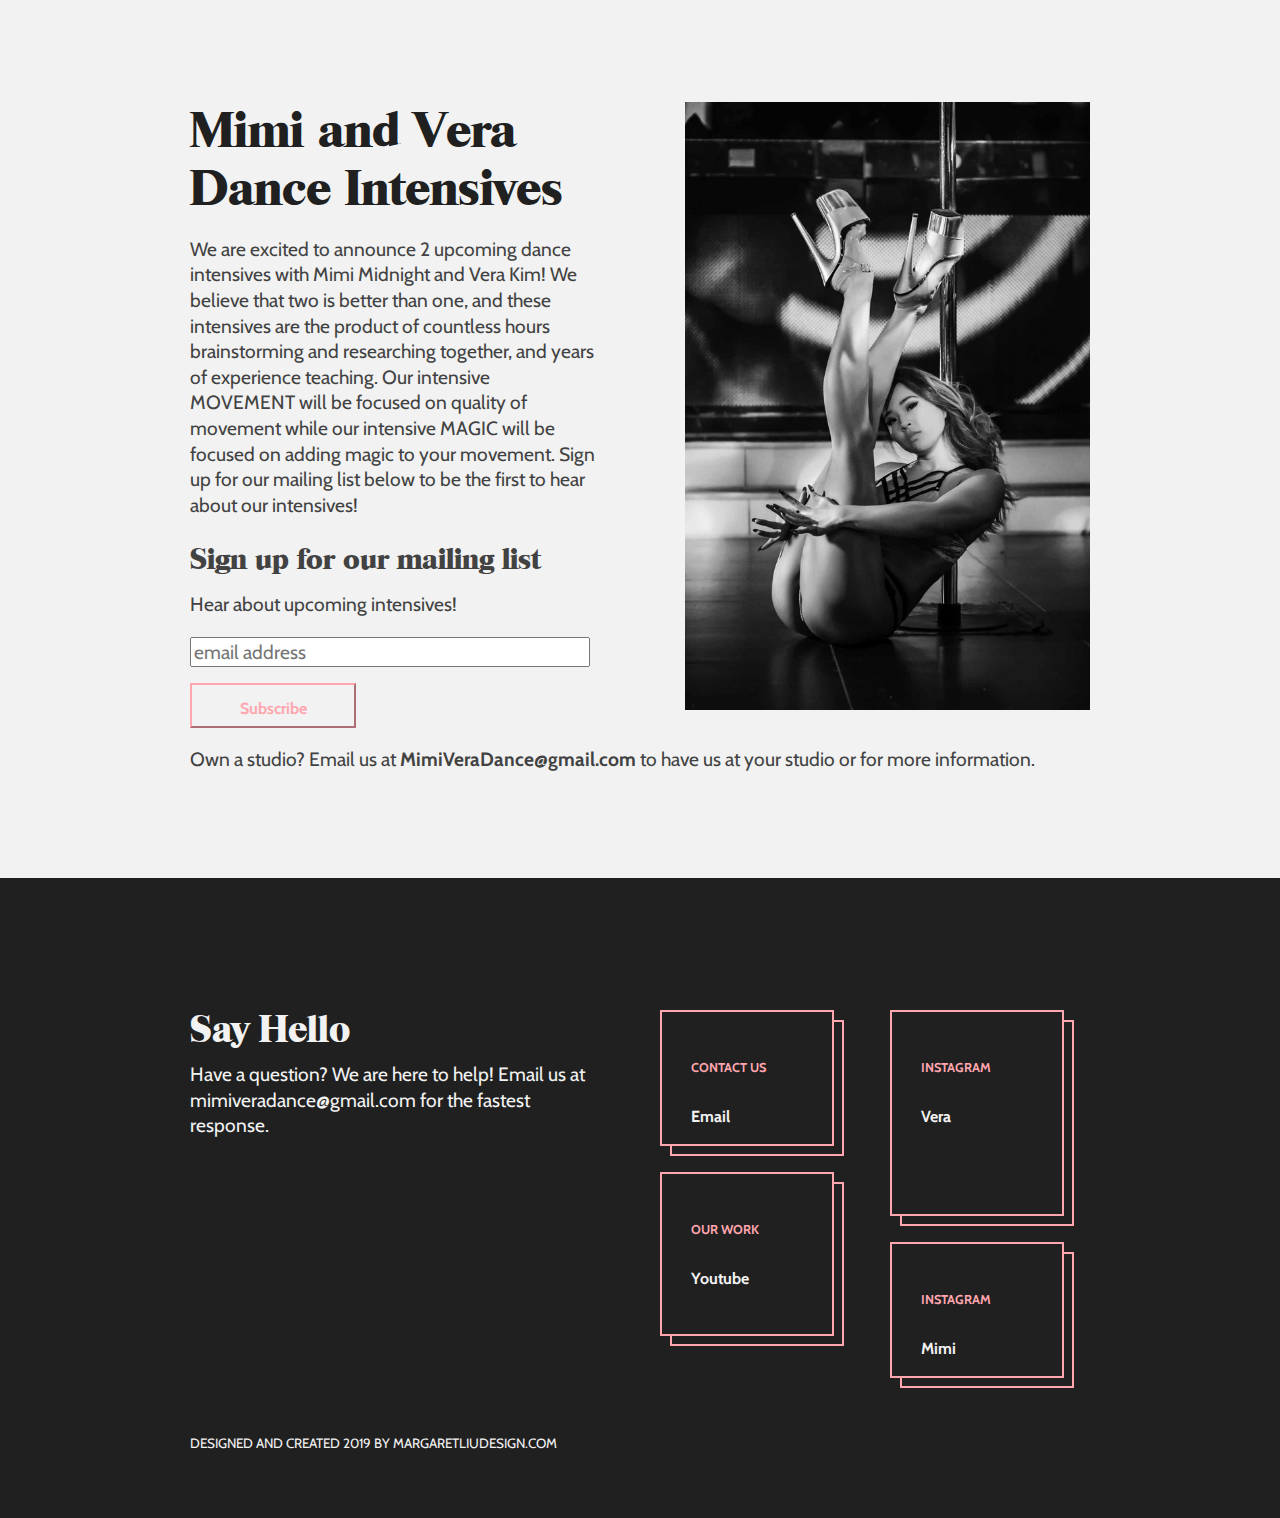
==== index.html @ e9449570 "button changes?" ====
<!DOCTYPE html>
<html>
  <head>
<meta charset="UTF-8">
    <title>Mimi and Vera Dance Intensives</title>
    <meta name="description" content="Mimi Midnight and Vera Kim Exotic Pole dance intensives">
    <meta name="keywords" content="Mimi midnight, vera verse, vera kim, pole dance, exotic pole dance, dance intensives, pole dance intensives">
     <meta name="viewport" content="width=device-width, initial-scale=1">

    <link rel="icon" 
      type="image/png" 
      href="images/logo.png">
    <link rel="stylesheet" href="styles/normalize.css">
    <link rel="stylesheet" href="styles/animista.css">    
    <link rel="stylesheet" href="styles/styles.css">
    <link href="https://fonts.googleapis.com/css?family=Cabin:400,600,700&display=swap" rel="stylesheet">
  </head>

  <body class="work-page">
    
    <div class="body-content">
      <div class="container">

        <section class="two-column">
          <div class="work-section">
            <h1>Mimi and Vera Dance Intensives</h1>
            <p>We are excited to announce 2 upcoming dance intensives with Mimi Midnight and Vera Kim! We believe that two is better than one, and these intensives are the product of countless hours brainstorming and researching together, and years of experience teaching. Our intensive MOVEMENT will be focused on quality of movement while our intensive MAGIC will be focused on adding magic to your movement. Sign up for our mailing list below to be the first to hear about our intensives!</p>
            <!-- Begin Mailchimp Signup Form -->
<link href="//cdn-images.mailchimp.com/embedcode/slim-10_7.css" rel="stylesheet" type="text/css">
<style type="text/css">
  #mc_embed_signup{background: transparent; clear:left;  width:500px;}
  /* Add your own Mailchimp form style overrides in your site stylesheet or in this style block.
     We recommend moving this block and the preceding CSS link to the HEAD of your HTML file. */
</style>
<h3>Sign up for our mailing list</h3>
<p>Hear about upcoming intensives!</p>
<div id="mc_embed_signup">
<form action="https://gmail.us5.list-manage.com/subscribe/post?u=beb0896ad464ef6ec6bfbb24c&amp;id=e1460d8102" method="post" id="mc-embedded-subscribe-form" name="mc-embedded-subscribe-form" class="validate" target="_blank" novalidate>
    <div id="mc_embed_signup_scroll">
  <input type="email" value="" name="EMAIL" class="email" id="mce-EMAIL" placeholder="email address" required>
    <!-- real people should not fill this in and expect good things - do not remove this or risk form bot signups-->
    <div style="position: absolute; left: -5000px;" aria-hidden="true"><input type="text" name="b_beb0896ad464ef6ec6bfbb24c_e1460d8102" tabindex="-1" value=""></div>
    <div class="clear"><input type="submit" value="Subscribe" name="subscribe" id="mc-embedded-subscribe" class="btn" style="border-color: var(--main-color)"></div>
    </div>
</form>
</div>

<!--End mc_embed_signup-->
          </div>
          <div class="work-section">
            <div class="workphotos">
              <img src="images/vera.jpg">
            </div>
          </div>
          <!--   <p><b>Date</b></p>
            <p>studio</p>
            <div class="space"></div>
            <p><b>Date</b></p>
            <p>studio</p> -->
         <!--  </div> -->




<p>Own a studio? Email us at <b>MimiVeraDance@gmail.com</b> to have us at your studio or for more information.</p>
          </div>
          
        </section>

        
      </div>

    </div>

    <!-- **************************************************************** -->    
  <!--Say Hello -->
  <!-- **************************************************************** -->  
    <div id="sayhello">
      <div class="body-content">
        <div class="container">
          <section class="two-column"> 
            <div class="section-content" id="sayhello-content">
              <h2>Say Hello</h2>
              <p>Have a question? We are here to help! Email us at mimiveradance@gmail.com for the fastest response.</p>
            </div>
            <div class="contact-contents">
              <div class="contact-wrapper">
                <div class="contact-item" id="linkedin">
                  <a href="mailto:mimiveradance@gmail.com" class="contact-item-content" target="_blank">
                      <h4 class="hello-subtitle">Contact us</h4>
                      <h5>Email</h5>
                  </a>
                </div>
                <div class="contact-item" id="dribbble">
                  <a href="https://www.youtube.com/playlist?list=PLX6sHDRKimgzieeERPlZ73UchuaVSQbBO" class="contact-item-content" target="_blank">
                    <h4 class="hello-subtitle">Our work</h4>
                    <h5>Youtube</h5>
                  </a>
                </div>
              </div>
              <div class="contact-wrapper">
                <div class="contact-item" id="behance">
                  <a href="https://instagram.com/veraverse" class="contact-item-content" target="_blank">
                    <h4 class="hello-subtitle">Instagram</h4>
                    <h5>Vera</h5>
                  </a>
                </div>
                <div class="contact-item" id="email">
                  <a href="https://instagram.com/mimimidnightx" class="contact-item-content" target="_blank">
                    <h4 class="hello-subtitle">Instagram</h4>
                    <h5>Mimi</h5>
                  </a>
                </div>
              </div>
            </div>
          </section>
          <div>
            <p class="footer">DESIGNED AND CREATED 2019 BY MARGARETLIUDESIGN.COM</p>
          </div>
        </div>
      </div>
    </div>
  </div>


  <script src="scripts/jquery-3.2.1.min.js"></script>
  <script src="scripts/scripts.js"></script>
  </body>
</html>
---- styles/animista.css ----
/* ----------------------------------------------
 * Generated by Animista on 2017-7-22 13:30:3
 * w: http://animista.net, t: @cssanimista
 * ---------------------------------------------- */

/**
 * ----------------------------------------
 * animation slide-out-top
 * ----------------------------------------
 */
@-webkit-keyframes slide-out-top {
  0% {
    -webkit-transform: translateY(0);
            transform: translateY(0);
    opacity: 1;
  }
  100% {
    -webkit-transform: translateY(-1000px);
            transform: translateY(-1000px);
    opacity: 0;
  }
}
@keyframes slide-out-top {
  0% {
    -webkit-transform: translateY(0);
            transform: translateY(0);
    opacity: 1;
  }
  100% {
    -webkit-transform: translateY(-1000px);
            transform: translateY(-1000px);
    opacity: 0;
  }
}

/* ----------------------------------------------
 * Generated by Animista on 2017-7-22 13:39:35
 * w: http://animista.net, t: @cssanimista
 * ---------------------------------------------- */

/**
 * ----------------------------------------
 * animation slide-in-top
 * ----------------------------------------
 */
@-webkit-keyframes slide-in-top {
  0% {
    -webkit-transform: translateY(-1000px);
            transform: translateY(-1000px);
    opacity: 0;
  }
  100% {
    -webkit-transform: translateY(0);
            transform: translateY(0);
    opacity: 1;
  }
}
@keyframes slide-in-top {
  0% {
    -webkit-transform: translateY(-1000px);
            transform: translateY(-1000px);
    opacity: 0;
  }
  100% {
    -webkit-transform: translateY(0);
            transform: translateY(0);
    opacity: 1;
  }
}
---- styles/styles.css ----
*{
    -webkit-box-sizing: border-box;
     -moz-box-sizing: border-box;
          box-sizing: border-box;
          margin: 0px;

  -webkit-transition-property: all;
  -webkit-transition-duration: .9s;
  -moz-transition-timing-function: cubic-bezier(100,50,21,6);
  -moz-transition-property: all;
  -moz-transition-duration: .9s;
  -moz-transition-timing-function: cubic-bezier(100,50,21,6);
}
@font-face {
  font-family: "Riccione";
  src: url("fonts/Riccione-Bold.ttf");
  font-weight: bold;
}


:root {
  --main-color: #FFA6AE;
  --dark-color: #FFA6AE;
  --sayhello-background: #202020;
  --text-color: #424242;
  --background: #f2f2f2;
}
font-family: 'Cabin:, sans-serif;

.slide-out-top {
  -webkit-animation: slide-out-top 0.7s cubic-bezier(0.550, 0.085, 0.680, 0.530) both;
          animation: slide-out-top 0.7s cubic-bezier(0.550, 0.085, 0.680, 0.530) both;
}
.slide-in-top {
  -webkit-animation: slide-in-top 0.7s cubic-bezier(0.250, 0.460, 0.450, 0.940) both;
          animation: slide-in-top 0.7s cubic-bezier(0.250, 0.460, 0.450, 0.940) both;
}
body {
  font-family: Cabin, helvetica neue, sans-serif;
  font-weight: 200;
  font-size: 1.2rem;
  line-height: 1.6rem;
  color: var(--text-color);
  background-color: var(--background);
  width: 100%;
  position: relative;
  left: 0;
/*   transition: left 0.2s; */
}
.footer {
	color: var(--background);
	padding-top: 1em;
  font-size: .7em;
}
.em {
  height: 1em;
}
a {
  text-decoration: none;
  cursor: pointer;
  color: var(--text-color);
}
a:hover,
a:focus {
  color: var(--main-color);
}
h1 {
  font-family: Riccione;
  font-size: 3rem; 
  color: var(--sayhello-background);
  line-height: 1.2em;
  margin: 0;
}
h2 {
  font-family: Riccione;
  font-size: 2.3rem;
  padding-top: 1em;
  margin: 0;
}
h3 {
  font-family: Riccione;
  font-size: 1.8rem;
  margin-bottom: .1em;
}
hr {
  color: var(--main-color);
  margin: 3em 0 1em 0;
  height: 1px;
}
p {
  padding: 0;
}
.flip {
  -moz-transform: scaleX(-1);
  -o-transform: scaleX(-1);
  -webkit-transform: scaleX(-1);
  transform: scaleX(-1);
  filter: FlipH;
  -ms-filter: "FlipH";
}
ul {
	font-size: 1.2em;
	line-height: 1.4em;
}
ol {
	font-size: 1.2em;
	line-height: 1.4em;
}

.overflow {
  overflow: auto;
}
.grid-cell {
  margin-left: 12.5%;
  -webkit-flex-basis: 75%;
  margin-top: 0;
  box-sizing: border-box;
  display: inline-block;
  flex: 0 0 100%;
  position: relative;
}

/********************************/
/****** top nav styling *********/
/********************************/
nav {
  padding: 1.5em 2em;
  background-color: black;
}
.navtitle {
  font-family: Riccione;
  color: var(--main-color);
  font-size: 1.2em;
}
.navigation{
  list-style-type: none;
  display: inline-block;
  float: right;
}
.navigation li {
  display: inline-block;
}
.navigation li a {
  text-decoration: none;
  padding: 1.2rem;
  font-size: 1rem;
  color: white;
}
nav ul {
  display: flex;
  justify-content: flex-end;
  flex-wrap: wrap;
  margin: 0;
}
#logo {
  width: 40px;
}
 
/********************************/
/****** button styling *********/
/********************************/
.btn {
  position: relative;
  display: inline-block;
  width: 166px;
  height: 45px;
  font-size: 16px;
  font-weight: bold;
  line-height: 45px;
  text-align: center;
  text-decoration: none;
  color: var(--main-color);
  cursor: pointer;
  overflow: hidden;
  margin-top: 1em;
  background-color: var(--background);
}
.btn.btndark {
  margin-left: 30px;
  background-color: transparent;
}
.btn svg {
  position: absolute;
  top: 0; left: 0;
}
.btn svg rect {
  fill: none;
  stroke: var(--main-color);
  stroke-width: 4;
  stroke-dasharray: 422, 0;
  
  @include transition(all 1300ms $ease-out-expo);
}
.btn:hover {
  background-color: transparent;

}
.btn:hover svg rect {
  stroke-width: 7;
  stroke-dasharray: 10, 310;
  stroke-dashoffset: 33;
}

.btn:hover {
  color: var(--main-color);
  font-size: 18px;
  letter-spacing: 1px;
  font-weight: bold;
}
.btndark:hover {
  background-color: transparent;
}
#menu-btn {
  position: absolute;
  /* Place menu button above menu ul */
  z-index: 2;
  height: 30px;
  width: 35px;
  background: transparent;
  border: none;
  cursor: pointer;
  outline: none;
}
#menu-btn span {
  position: absolute;
  left: 0;
  top: 50%;
  transform: translateY(-50%);
}
#menu-btn span,
#menu-btn span:before,
#menu-btn span:after {
  display: block;
  position: absolute;
  content: '';
  height: 3px;
  border-radius: 3px;
  width: 100%;
  background: var(--text-color);
  transition: all 200ms ease-in-out;
}
#menu-btn span:before {
  top: -10px;
}
#menu-btn span:after {
  bottom: -10px;
}
#menu-btn.active span {
  background-color: transparent;
}
#menu-btn.active span:before {
  transform: translate3d(0,10px,0) rotate(45deg)
}
#menu-btn.active span:after {
  transform: translate3d(0,-10px,0) rotate(-45deg)
}

.clear input{
  border-width: 2px;
  border-color: var(--main-color);
  font-family: cabin;
  font-size: 1rem;
}
#mc_embed_signup_scroll .email{
  font-family: cabin;
  width: 400px;
}

.articles {
  text-decoration: underline;
  font-weight: 500;
}
/********************************/
/****** page containers *********/
/********************************/

.body-content {
	padding: 4rem 6rem 3rem 6rem;
	}

.container {
	max-width: 900px;
	width: 100%;
	margin: 0 auto;
	}
  .space {
    background:transparent;
    height: 72px;
  }
  .spaceless{
    height: 24px;
  }
/********************************/
/****** homepage header styling *********/
/********************************/


/********************************/
/****** layout *********/
/********************************/
.two-column {
  display: flex;
  flex-wrap: wrap;
  justify-content: space-between;
  padding-top: 2em;
}
.section-content {
  width: 45%;
  text-align: left;
}
/********************************/
/****** images *********/
/********************************/
.heroimg {
  width:100%;
}
img {
  width: 100%;
  height: auto;
}


/********************************/
/****** say hello *********/
/********************************/

#sayhello {
  background-color: var(--sayhello-background);
  margin-top: 2em;
}
.hello-subtitle {
  color: var(--dark-color);
  font-weight: 700;
  font-size: .8rem;
  line-height: 1.5em;
  text-transform: uppercase;
  text-decoration: none;
}
#sayhello-content h3{
  border-bottom: 1px solid var(--accent-color); 
  margin-right: 50px; 
}
h6 {
  color: var(--background);
  font-size: 1.05rem;
  margin: 0;
  text-decoration: none;
}
.contact-item {
  display: flex;
  flex-wrap: wrap;
  margin: 30px;
  color: var(--background);
  position: relative;
  cursor: pointer;
}
.contact-item a {
	color: var(--background);
}
.contact-item-content {
  /* Force content above ::after element */
  z-index: 2;
  padding: 1.6em;

}
.contact-item::after,
.contact-item::before {
  border: 2px solid var(--main-color);
  display: block;
  height: 100%;
  width: 100%;
}

.contact-item::before {
  /* Set content of box to empty */
  content: " ";
  /* Position box absolute in relation to relative parent */
  position: absolute;
  /* Offset box by 5px */
  left: 10px;
  top: 10px;

  /* Set the background */
  background-image: linear-gradient(0deg, var(--main-color) 0%, var(--main-color) 100%);
  background-position: 100% 100%;
  background-repeat: no-repeat;
  background-size: 0 0;

  /* Set animation/transition when background-size changes */
  transition: background-size 500ms -200ms;
}

.contact-item:focus::before,
.contact-item:hover::before {
  background-size: 100% 100%;
}

.contact-item::after {
  content: " ";
  left: 0;
  position: absolute;
  top: 0;
  transition: background 600ms;
  background-color: var(--sayhello-background);
}

.contact-contents {
  display: flex;
  flex-wrap: wrap;
}
#sayhello-content {
  color: var(--background);
}
#linkedin {
  height: 132px;
  width: 170px;
}
#dribbble {
  height: 160px;
  width: 170px;
}
#behance {
  height: 202px;
  width: 170px;
}
#email {
  height: 132px;
  width: 170px;
}
/********************************/
/****** About me *********/
/********************************/
.about-page .two-column {
  width: 100%;
  padding: 2em 0;
}
.about-page .contact-wrapper {
  display: flex;
}
.about-page .contact-contents {
  margin: 0;
  width: 47%;
}
.about-page .contact-item::after {
  background-color: var(--background);
}
.about-page h6 {
  color: var(--text-color);
}
.about-page .section-content p {
  padding: 0;
}
/********************************/
/****** Work page *********/
/********************************/
.workphotos {
  width: 100%;
}
.work-section {
  width:45%;
}
.work-page .two-column {
  width: 100%;
}
/********************************/
/****** responsive *********/
/********************************/

@media screen and (max-width: 960px) {
  .section-content {
    width: 100%;
  }
  .wrapper {
    width: 80%;
    padding: 2em 0 0 5em;
  }
  .work-page .two-column {
    padding: 0;
  }
  #sayhello .two-column {
    padding: 0;
  }
  #sayhello .body-content {
  padding-top:4rem;
  }
  .homephotos {
    width: 100%;
  }
  .background-float {
    width: 60%;
    margin-top: 100px;
  }
  .thirdfloat {
    display: none;
  }
  .head-img {
    width: 75%;
  }
  .project-desc img {
    width: 100%;
    position: static;
  }
  .project-desc p {
    width: 100%;
    margin-bottom: 2em;
  }
  .work-float {
    width: 40%;
    margin: 1em;
  }
  .more-work {
    padding: 1em;
  }
  .background-float {
    margin: 2em;
  }
  .work-section {
    width: 100%;
    padding: 3em 0;
  }
  .about-page .homephotos {
    width: 60%;
  }
  .background-page #sayhello {
    padding: 3em 7em;
  }
  .background-page #sayhello-content {
    width: 100%;
  }
  .background-page .contact-contents {
    margin: 0;
  }
  .about-page .contact-contents {
    width: 80%;
  }
    .verticalbar {
    display: none;
  }r
}
@media screen and (max-width: 900px) {
	.wrapper {
    padding: 0;
    width: 100%;
  }
}
@media screen and (max-width: 660px) {
	.navigation li a {
		font-size: 1.5em;
	}
	.project-page p {
		font-size: 1.1rem;
	}
	ul {
	font-size: 1.1rem;
	}
	ol {
	font-size: 1.1rem;
	}
	.body-content {
		padding: 4rem;
	}
	h2 {
	font-size: 1.5em;
	}
  .work-float {
    width: 90%;
    margin: 1em;
  }
  .section-content {
    width: 100%;
  }
  .arvideo {
    width: 65%;
  }
  h1 {
  	font-size: 4rem;
    margin: 0;
  }
  #site-description {
    font-size: 1.4rem;
  }
  #logo {
    /*margin: 10px;*/
    /* Push logo above menu ul */
    position: relative;
    z-index: 2;
  }
  .background-float {
    width: 80%;
  }
  nav {
    height: 60px;
    width: 100%;
  }
  #main-menu {
    display: none;
    position: fixed;
    z-index: 1;
    height: 100vh;
    align-content: center;
    background: var(--background);
    margin: 0;
    padding-top: 100px;
  }
  #main-menu li {
    width: 100%;
    padding: 45px;
    text-align: center;
    padding-right: 5em;
  }
  .project-page #main-menu {
    background: var(--background-tint);
  }
  #logo {
    float: right;
  }

}
@media screen and (max-width: 490px) {

  #mc_embed_signup_scroll .email{
  width: 50%;
}
	.body-content {
	padding: 2em;
	}
	h1 {
		font-size: 3em;
	}
	#site-description {
		font-size: 1.2em;
		padding:0;
	}
  .section-content {
    width: 100%;
  }
    #linkedin {
  	height: 132px;
  	width: 100px;
	}
	#dribbble {
 	 height: 160px;
 	 width: 100px;
	}
	#behance {
 	 height: 181px;
 	 width: 100px;
	}
	#email {
  	height: 132px;
  	width: 100px;
	}
	.contact-item {
		margin: 1em;
		}
  .background-float {
    width: 100%;
    margin: 0;
  }
  .arvideo {
    width: 85%;
  }
  .homephotos {
    width: 100%;
  }
  .background-page .work-section {
    padding: 2em;
  }
  .background-page #sayhello {
    padding: 2em;
  }
  .plus {
    height: 7px;
    width: 7px;
  }
}
@media screen and (min-width: 660px) {
  #menu-btn {
    display: none;
  }
}
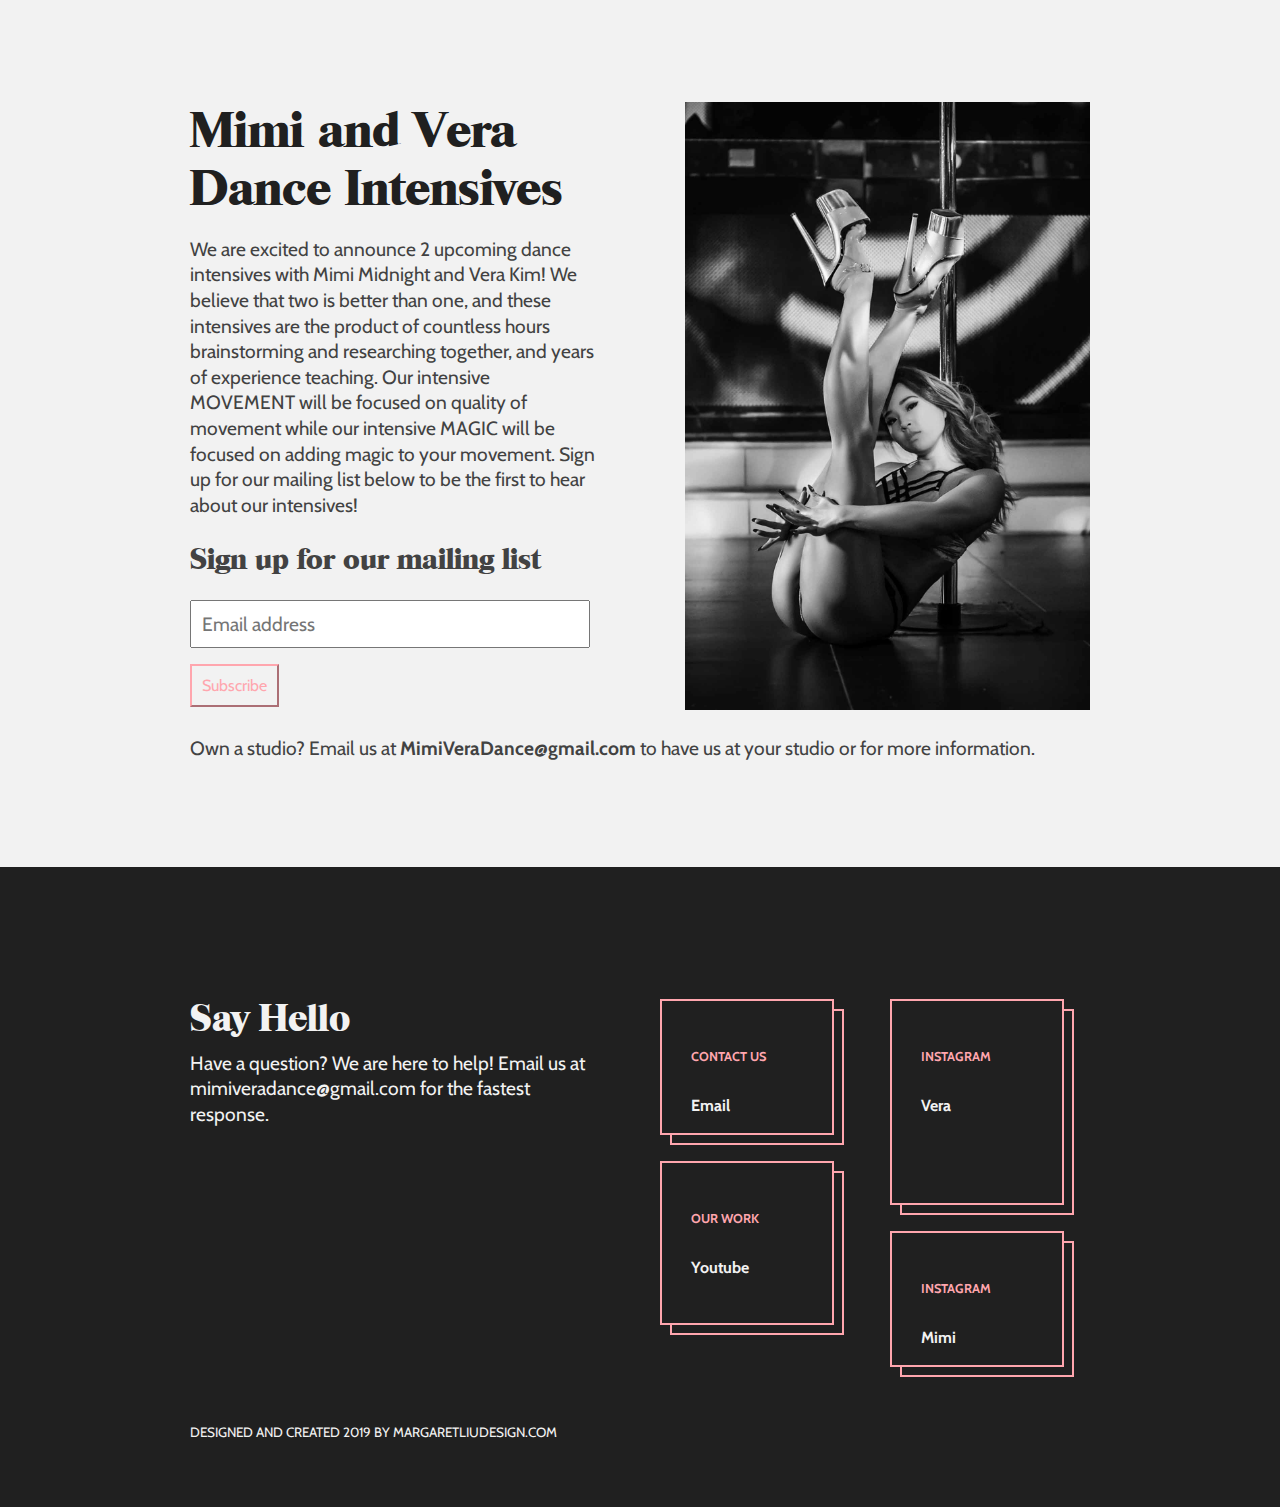
==== commit 6de45af3: "fix subscribe" ====
--- a/index.html
+++ b/index.html
@@ -25,27 +25,30 @@
           <div class="work-section">
             <h1>Mimi and Vera Dance Intensives</h1>
             <p>We are excited to announce 2 upcoming dance intensives with Mimi Midnight and Vera Kim! We believe that two is better than one, and these intensives are the product of countless hours brainstorming and researching together, and years of experience teaching. Our intensive MOVEMENT will be focused on quality of movement while our intensive MAGIC will be focused on adding magic to your movement. Sign up for our mailing list below to be the first to hear about our intensives!</p>
-            <!-- Begin Mailchimp Signup Form -->
-<link href="//cdn-images.mailchimp.com/embedcode/slim-10_7.css" rel="stylesheet" type="text/css">
-<style type="text/css">
-  #mc_embed_signup{background: transparent; clear:left;  width:500px;}
-  /* Add your own Mailchimp form style overrides in your site stylesheet or in this style block.
-     We recommend moving this block and the preceding CSS link to the HEAD of your HTML file. */
-</style>
-<h3>Sign up for our mailing list</h3>
-<p>Hear about upcoming intensives!</p>
-<div id="mc_embed_signup">
-<form action="https://gmail.us5.list-manage.com/subscribe/post?u=beb0896ad464ef6ec6bfbb24c&amp;id=e1460d8102" method="post" id="mc-embedded-subscribe-form" name="mc-embedded-subscribe-form" class="validate" target="_blank" novalidate>
-    <div id="mc_embed_signup_scroll">
-  <input type="email" value="" name="EMAIL" class="email" id="mce-EMAIL" placeholder="email address" required>
-    <!-- real people should not fill this in and expect good things - do not remove this or risk form bot signups-->
-    <div style="position: absolute; left: -5000px;" aria-hidden="true"><input type="text" name="b_beb0896ad464ef6ec6bfbb24c_e1460d8102" tabindex="-1" value=""></div>
-    <div class="clear"><input type="submit" value="Subscribe" name="subscribe" id="mc-embedded-subscribe" class="btn" style="border-color: var(--main-color)"></div>
-    </div>
-</form>
-</div>
 
-<!--End mc_embed_signup-->
+          <!-- Begin Mailchimp Signup Form -->
+          <h3>Sign up for our mailing list</h3>
+          <div id="mc_embed_signup">
+          <form action="https://gmail.us5.list-manage.com/subscribe/post?u=beb0896ad464ef6ec6bfbb24c&amp;id=e1460d8102" method="post" id="mc-embedded-subscribe-form" name="mc-embedded-subscribe-form" class="validate" target="_blank" novalidate>
+              <div id="mc_embed_signup_scroll">
+            
+          <div class="mc-field-group">
+            <!-- <label for="mce-EMAIL">Email Address </label> -->
+            <input type="email" value="" name="EMAIL" class="required email" id="mce-EMAIL" placeholder="Email address">
+          </div>
+            <div id="mce-responses" class="clear">
+              <div class="response" id="mce-error-response" style="display:none"></div>
+              <div class="response" id="mce-success-response" style="display:none"></div>
+            </div>    <!-- real people should not fill this in and expect good things - do not remove this or risk form bot signups-->
+              <div style="position: absolute; left: -5000px;" aria-hidden="true"><input type="text" name="b_beb0896ad464ef6ec6bfbb24c_e1460d8102" tabindex="-1" value=""></div>
+              <div class="clear"><input type="submit" value="Subscribe" name="subscribe" id="mc-embedded-subscribe" class="button"></div>
+              </div>
+          </form>
+          </div>
+
+          <!--End mc_embed_signup-->
+
+          
           </div>
           <div class="work-section">
             <div class="workphotos">
--- a/styles/styles.css
+++ b/styles/styles.css
@@ -291,9 +291,24 @@
     height: 24px;
   }
 /********************************/
-/****** homepage header styling *********/
-/********************************/
-
+/****** Subscribe *********/
+/********************************/
+#mc_embed_signup  input {
+  padding: 10px;
+  margin-top: 24px;
+}
+#mc_embed_signup .button {
+  background-color: var(--background);
+  color: var(--main-color);
+  border-color: var(--main-color);
+  border-width: 2px;
+  margin-top: 16px;
+}
+#mc_embed_signup .button:hover,
+#mc_embed_signup .button:focus {
+  color: white;
+  background-color: var(--main-color);
+}
 
 /********************************/
 /****** layout *********/
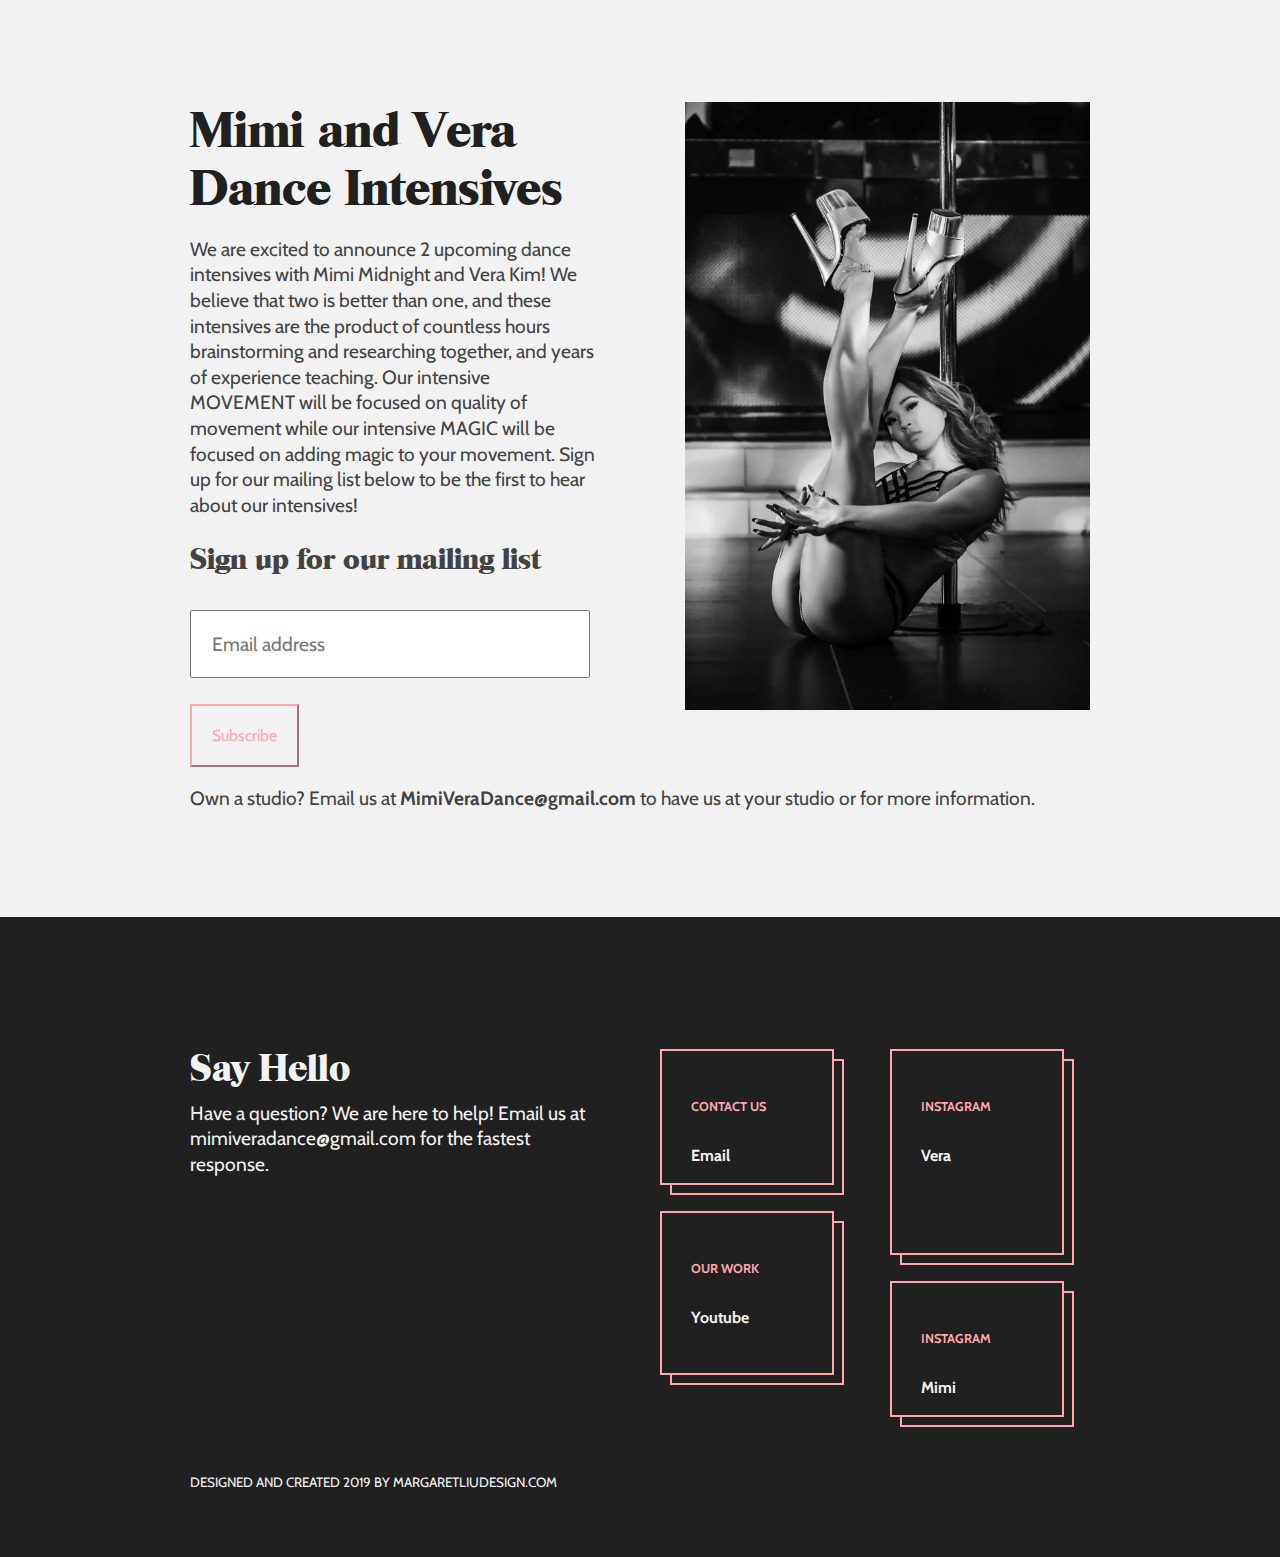
==== commit ae2773d5: "subscribe" ====
--- a/index.html
+++ b/index.html
@@ -33,7 +33,6 @@
               <div id="mc_embed_signup_scroll">
             
           <div class="mc-field-group">
-            <!-- <label for="mce-EMAIL">Email Address </label> -->
             <input type="email" value="" name="EMAIL" class="required email" id="mce-EMAIL" placeholder="Email address">
           </div>
             <div id="mce-responses" class="clear">
@@ -48,7 +47,7 @@
 
           <!--End mc_embed_signup-->
 
-          
+
           </div>
           <div class="work-section">
             <div class="workphotos">
--- a/styles/styles.css
+++ b/styles/styles.css
@@ -290,25 +290,6 @@
   .spaceless{
     height: 24px;
   }
-/********************************/
-/****** Subscribe *********/
-/********************************/
-#mc_embed_signup  input {
-  padding: 10px;
-  margin-top: 24px;
-}
-#mc_embed_signup .button {
-  background-color: var(--background);
-  color: var(--main-color);
-  border-color: var(--main-color);
-  border-width: 2px;
-  margin-top: 16px;
-}
-#mc_embed_signup .button:hover,
-#mc_embed_signup .button:focus {
-  color: white;
-  background-color: var(--main-color);
-}
 
 /********************************/
 /****** layout *********/
@@ -477,6 +458,26 @@
 .work-page .two-column {
   width: 100%;
 }
+/********************************/
+/****** Subscribe *********/
+/********************************/
+#mc_embed_signup  input {
+  padding: 20px;
+  margin-top: 34px;
+}
+#mc_embed_signup .button {
+  background-color: var(--background);
+  color: var(--main-color);
+  border-color: var(--main-color);
+  border-width: 2px;
+  margin-top: 26px;
+}
+#mc_embed_signup .button:hover,
+#mc_embed_signup .button:focus {
+  color: white;
+  background-color: var(--main-color);
+}
+
 /********************************/
 /****** responsive *********/
 /********************************/
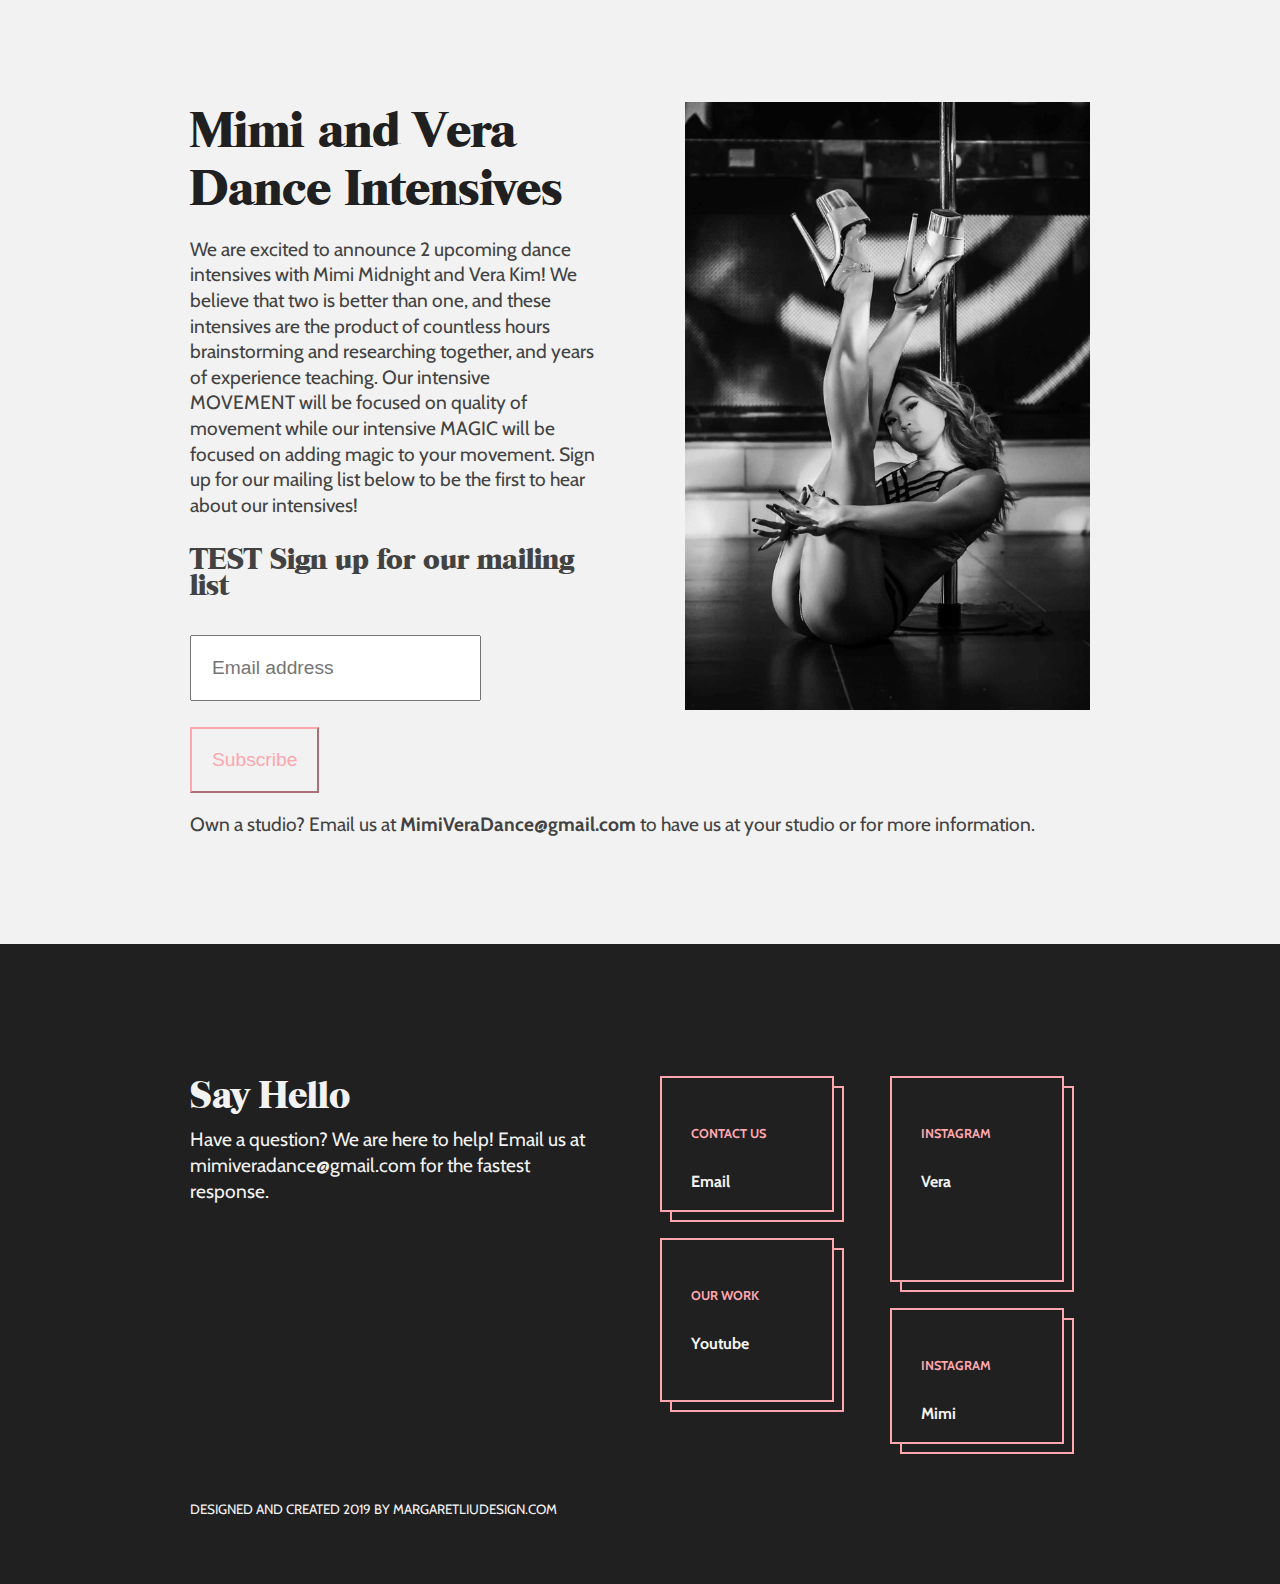
==== commit d1d44c30: "Update index.html" ====
--- a/index.html
+++ b/index.html
@@ -27,7 +27,7 @@
             <p>We are excited to announce 2 upcoming dance intensives with Mimi Midnight and Vera Kim! We believe that two is better than one, and these intensives are the product of countless hours brainstorming and researching together, and years of experience teaching. Our intensive MOVEMENT will be focused on quality of movement while our intensive MAGIC will be focused on adding magic to your movement. Sign up for our mailing list below to be the first to hear about our intensives!</p>
 
           <!-- Begin Mailchimp Signup Form -->
-          <h3>Sign up for our mailing list</h3>
+          <h3>TEST Sign up for our mailing list</h3>
           <div id="mc_embed_signup">
           <form action="https://gmail.us5.list-manage.com/subscribe/post?u=beb0896ad464ef6ec6bfbb24c&amp;id=e1460d8102" method="post" id="mc-embedded-subscribe-form" name="mc-embedded-subscribe-form" class="validate" target="_blank" novalidate>
               <div id="mc_embed_signup_scroll">
--- a/styles/styles.css
+++ b/styles/styles.css
@@ -255,17 +255,6 @@
   transform: translate3d(0,-10px,0) rotate(-45deg)
 }
 
-.clear input{
-  border-width: 2px;
-  border-color: var(--main-color);
-  font-family: cabin;
-  font-size: 1rem;
-}
-#mc_embed_signup_scroll .email{
-  font-family: cabin;
-  width: 400px;
-}
-
 .articles {
   text-decoration: underline;
   font-weight: 500;
@@ -314,7 +303,6 @@
   width: 100%;
   height: auto;
 }
-
 
 /********************************/
 /****** say hello *********/
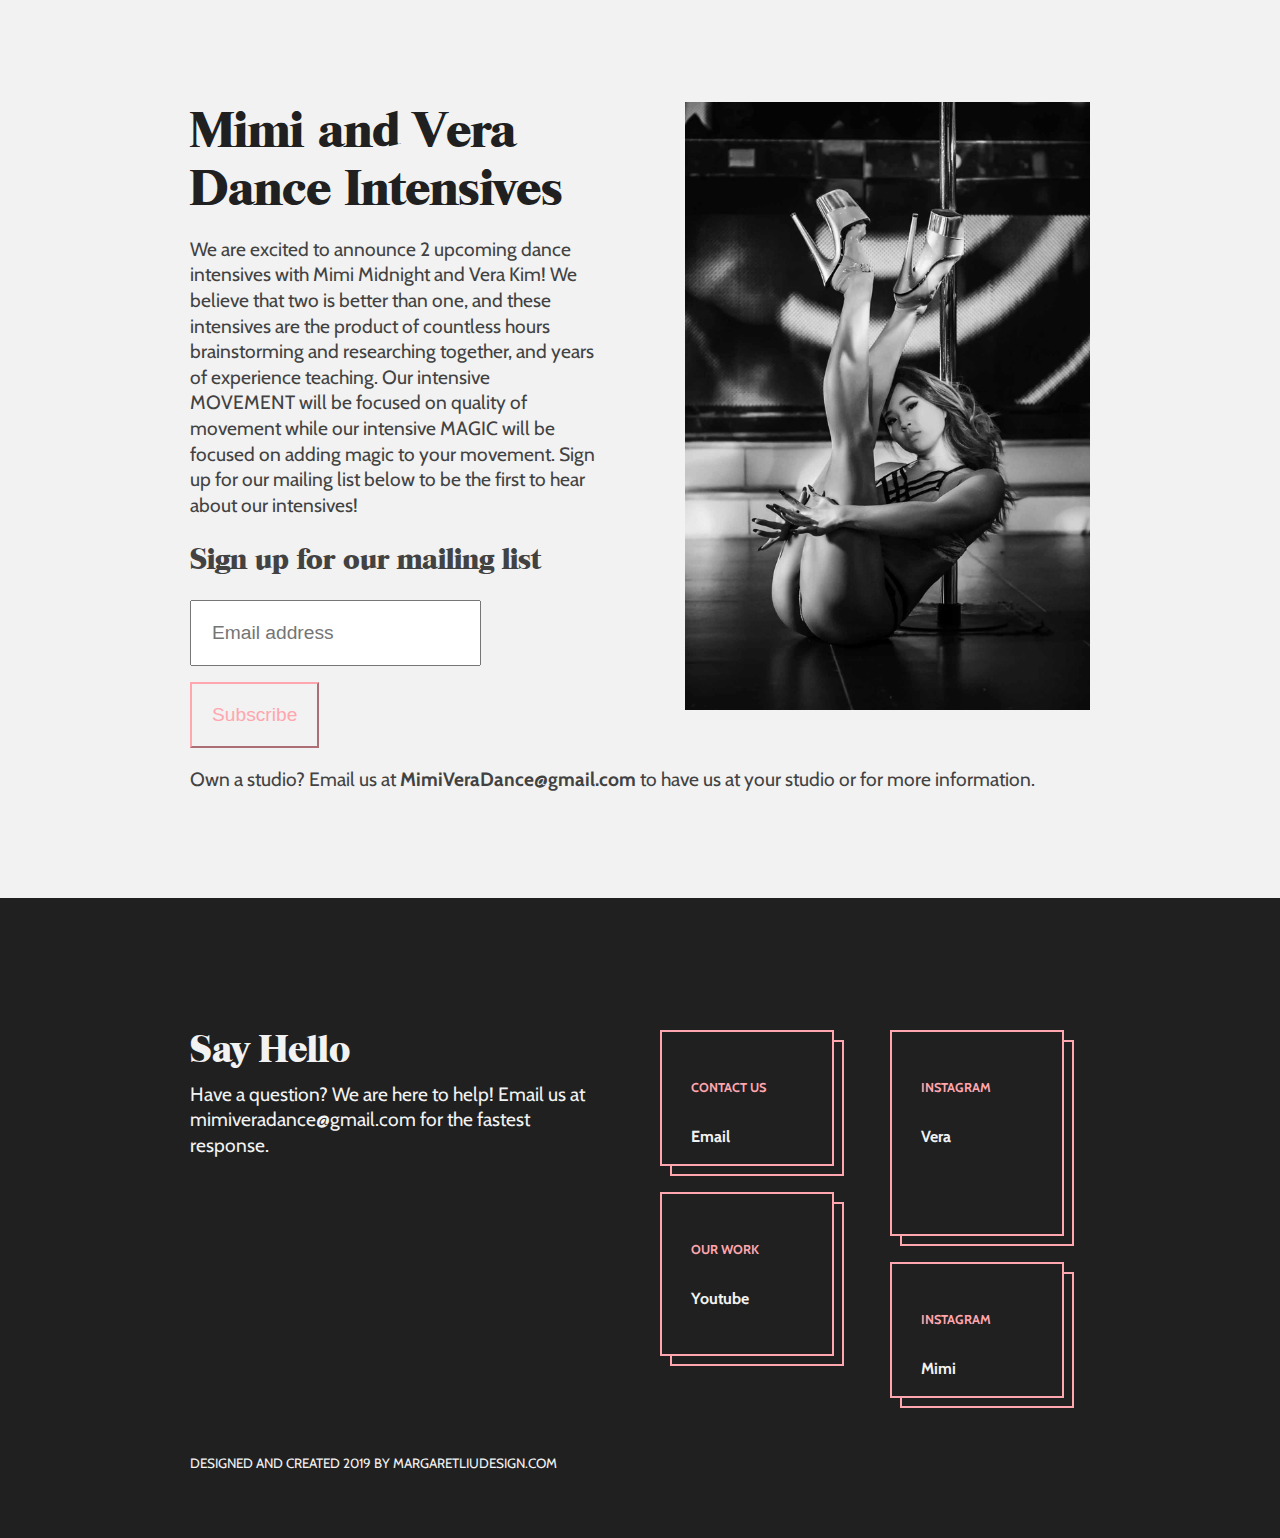
==== commit 690b7a98: "FINALLY SUBSCRIBE DONE" ====
--- a/index.html
+++ b/index.html
@@ -27,7 +27,7 @@
             <p>We are excited to announce 2 upcoming dance intensives with Mimi Midnight and Vera Kim! We believe that two is better than one, and these intensives are the product of countless hours brainstorming and researching together, and years of experience teaching. Our intensive MOVEMENT will be focused on quality of movement while our intensive MAGIC will be focused on adding magic to your movement. Sign up for our mailing list below to be the first to hear about our intensives!</p>
 
           <!-- Begin Mailchimp Signup Form -->
-          <h3>TEST Sign up for our mailing list</h3>
+          <h3>Sign up for our mailing list</h3>
           <div id="mc_embed_signup">
           <form action="https://gmail.us5.list-manage.com/subscribe/post?u=beb0896ad464ef6ec6bfbb24c&amp;id=e1460d8102" method="post" id="mc-embedded-subscribe-form" name="mc-embedded-subscribe-form" class="validate" target="_blank" novalidate>
               <div id="mc_embed_signup_scroll">
--- a/styles/styles.css
+++ b/styles/styles.css
@@ -451,14 +451,14 @@
 /********************************/
 #mc_embed_signup  input {
   padding: 20px;
-  margin-top: 34px;
+  margin-top: 24px;
 }
 #mc_embed_signup .button {
   background-color: var(--background);
   color: var(--main-color);
   border-color: var(--main-color);
   border-width: 2px;
-  margin-top: 26px;
+  margin-top: 16px;
 }
 #mc_embed_signup .button:hover,
 #mc_embed_signup .button:focus {
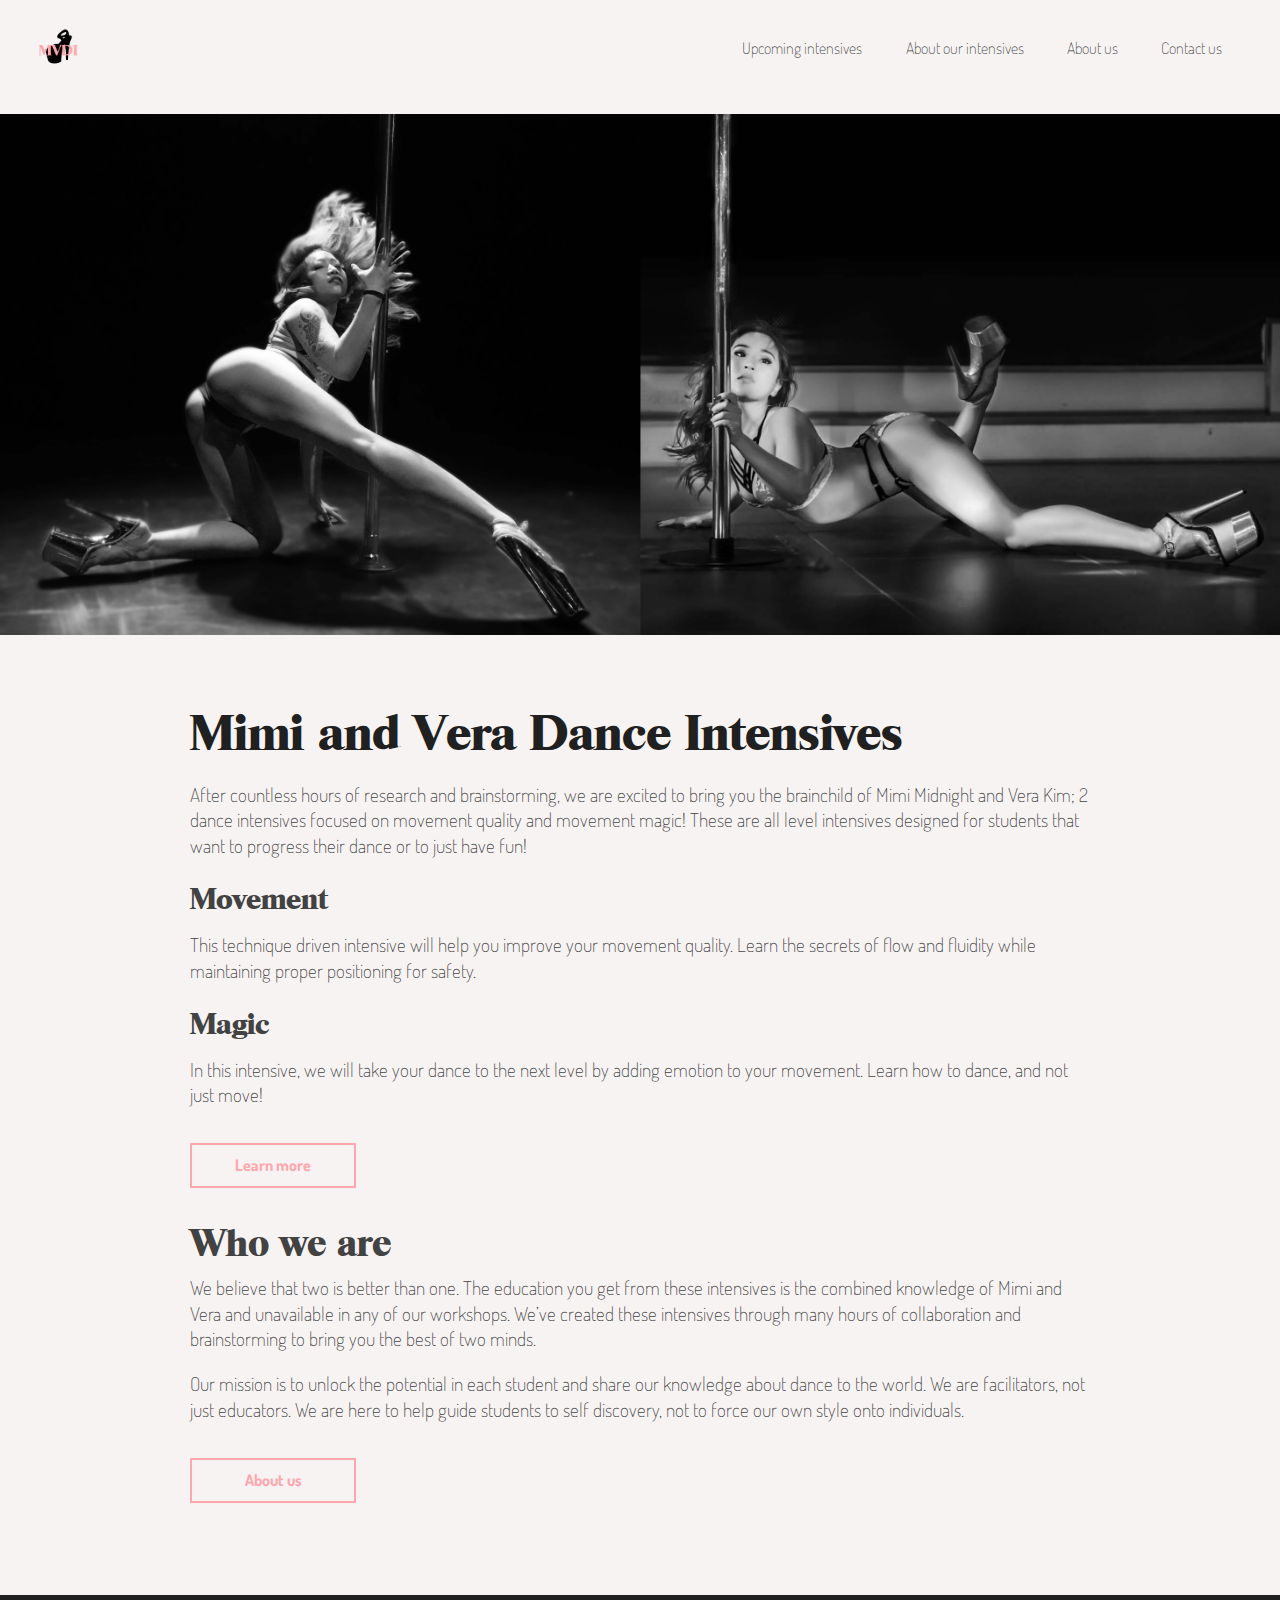
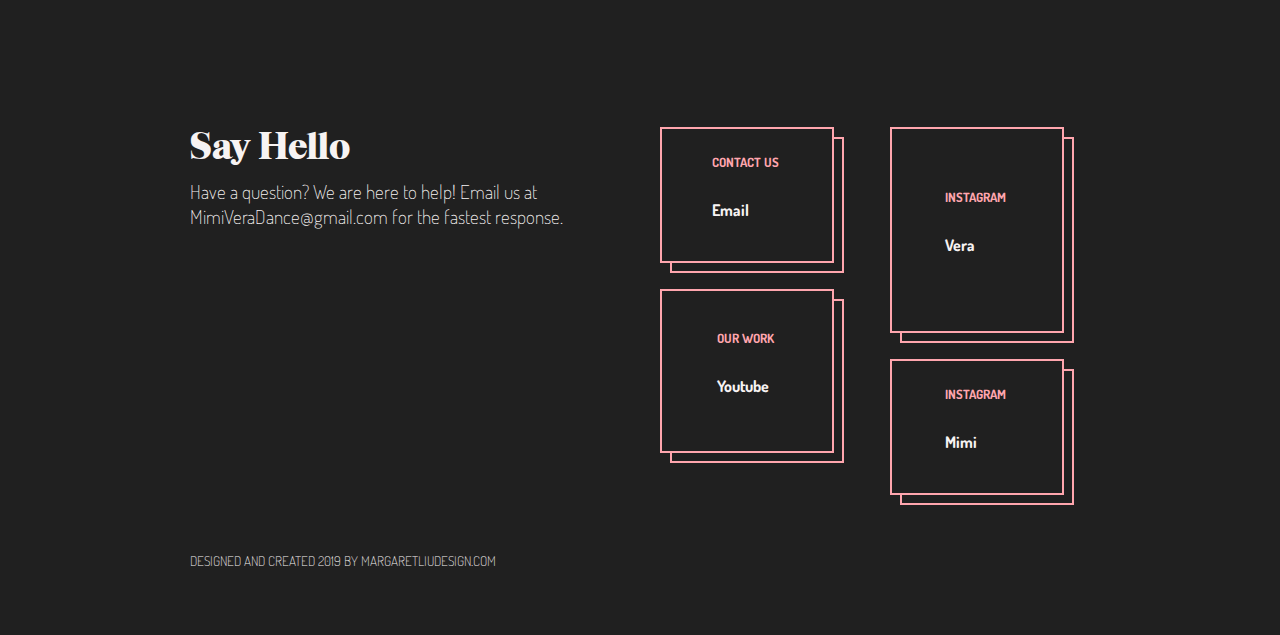
==== commit 6fddcb8c: "mobile nav font" ====
--- a/index.html
+++ b/index.html
@@ -1,7 +1,8 @@
 <!DOCTYPE html>
 <html>
   <head>
-<meta charset="UTF-8">
+
+    <meta charset="UTF-8">
     <title>Mimi and Vera Dance Intensives</title>
     <meta name="description" content="Mimi Midnight and Vera Kim Exotic Pole dance intensives">
     <meta name="keywords" content="Mimi midnight, vera verse, vera kim, pole dance, exotic pole dance, dance intensives, pole dance intensives">
@@ -11,70 +12,67 @@
       type="image/png" 
       href="images/logo.png">
     <link rel="stylesheet" href="styles/normalize.css">
-    <link rel="stylesheet" href="styles/animista.css">    
+   <!--  <link rel="stylesheet" href="styles/animista.css">  -->   
     <link rel="stylesheet" href="styles/styles.css">
-    <link href="https://fonts.googleapis.com/css?family=Cabin:400,600,700&display=swap" rel="stylesheet">
+    <link href="https://fonts.googleapis.com/css?family=Dosis:400,500,600&display=swap" rel="stylesheet">
   </head>
 
-  <body class="work-page">
-    
+  <body>
+    <header>
+      <div>
+        <nav>
+          <button id="menu-btn"><span></span></button>
+          <a href="index.html">
+            <img src="images/logo.png" alt="MVDI" id="logo">
+          </a>
+          <ul id="main-menu" class="navigation slide-in-top">
+            <li><a href="upcoming.html">Upcoming intensives</a></li>
+            <li><a href="aboutintensives.html">About our intensives</a></li>
+            <li><a href="about.html">About us</a></li>
+            <li><a href="contact.html">Contact us</a></li>
+          </ul>
+        </nav>
+      </div>
+      <img src="images/hero.png" class="heroimg">
+    </header>
+
     <div class="body-content">
       <div class="container">
+        <h1>Mimi and Vera Dance Intensives</h1>
+        <p>After countless hours of research and brainstorming, we are excited to bring you the brainchild of Mimi Midnight and Vera Kim; 2 dance intensives focused on movement quality and movement magic! These are all level intensives designed for students that want to progress their dance or to just have fun!</p>
+        <h3>Movement</h3>
+        <p>This technique driven intensive will help you improve your movement quality. Learn the secrets of flow and fluidity while maintaining proper positioning for safety. </p>
+        <h3>Magic</h3>
+        <p>In this intensive, we will take your dance to the next level by adding emotion to your movement. Learn how to dance, and not just move!</p>
+        <a href="aboutintensives.html" class="btn">Learn more
+          <svg>
+            <rect x="0" y="0" fill="none" width="166" height="45"/>
+          </svg>
+        </a>
 
-        <section class="two-column">
-          <div class="work-section">
-            <h1>Mimi and Vera Dance Intensives</h1>
-            <p>We are excited to announce 2 upcoming dance intensives with Mimi Midnight and Vera Kim! We believe that two is better than one, and these intensives are the product of countless hours brainstorming and researching together, and years of experience teaching. Our intensive MOVEMENT will be focused on quality of movement while our intensive MAGIC will be focused on adding magic to your movement. Sign up for our mailing list below to be the first to hear about our intensives!</p>
+        <h2>Who we are</h2>
+        <p>We believe that two is better than one. The education you get from these intensives is the combined knowledge of Mimi and Vera and unavailable in any of our workshops. We’ve created these intensives through many hours of collaboration and brainstorming to bring you the best of two minds.</p>
+        <p>Our mission is to unlock the potential in each student and share our knowledge about dance to the world. We are facilitators, not just educators. We are here to help guide students to self discovery, not to force our own style onto individuals.</p>
+        <a href="about.html" class="btn">About us
+          <svg>
+            <rect x="0" y="0" fill="none" width="166" height="45"/>
+          </svg>
+        </a>
 
-          <!-- Begin Mailchimp Signup Form -->
-          <h3>Sign up for our mailing list</h3>
-          <div id="mc_embed_signup">
-          <form action="https://gmail.us5.list-manage.com/subscribe/post?u=beb0896ad464ef6ec6bfbb24c&amp;id=e1460d8102" method="post" id="mc-embedded-subscribe-form" name="mc-embedded-subscribe-form" class="validate" target="_blank" novalidate>
-              <div id="mc_embed_signup_scroll">
-            
-          <div class="mc-field-group">
-            <input type="email" value="" name="EMAIL" class="required email" id="mce-EMAIL" placeholder="Email address">
-          </div>
-            <div id="mce-responses" class="clear">
-              <div class="response" id="mce-error-response" style="display:none"></div>
-              <div class="response" id="mce-success-response" style="display:none"></div>
-            </div>    <!-- real people should not fill this in and expect good things - do not remove this or risk form bot signups-->
-              <div style="position: absolute; left: -5000px;" aria-hidden="true"><input type="text" name="b_beb0896ad464ef6ec6bfbb24c_e1460d8102" tabindex="-1" value=""></div>
-              <div class="clear"><input type="submit" value="Subscribe" name="subscribe" id="mc-embedded-subscribe" class="button"></div>
-              </div>
-          </form>
-          </div>
-
-          <!--End mc_embed_signup-->
-
-
-          </div>
-          <div class="work-section">
-            <div class="workphotos">
-              <img src="images/vera.jpg">
-            </div>
-          </div>
-          <!--   <p><b>Date</b></p>
-            <p>studio</p>
-            <div class="space"></div>
-            <p><b>Date</b></p>
-            <p>studio</p> -->
-         <!--  </div> -->
-
-
-
-
-<p>Own a studio? Email us at <b>MimiVeraDance@gmail.com</b> to have us at your studio or for more information.</p>
-          </div>
-          
-        </section>
-
-        
+    <!--     <h2>Upcoming intensives</h2>
+        <p>Feb.</p>
+        <p>Studio Price $</p>
+        <p><a href="aboutus.html">Sign up</a></p>
+        <a href="upcoming.html" class="btn">All upcoming
+        <svg>
+          <rect x="0" y="0" fill="none" width="166" height="45"/>
+        </svg>
+      </a> -->
       </div>
-
+    
     </div>
 
-    <!-- **************************************************************** -->    
+  <!-- **************************************************************** -->    
   <!--Say Hello -->
   <!-- **************************************************************** -->  
     <div id="sayhello">
@@ -83,7 +81,7 @@
           <section class="two-column"> 
             <div class="section-content" id="sayhello-content">
               <h2>Say Hello</h2>
-              <p>Have a question? We are here to help! Email us at mimiveradance@gmail.com for the fastest response.</p>
+              <p>Have a question? We are here to help! Email us at MimiVeraDance@gmail.com for the fastest response.</p>
             </div>
             <div class="contact-contents">
               <div class="contact-wrapper">
@@ -122,7 +120,6 @@
         </div>
       </div>
     </div>
-  </div>
 
 
   <script src="scripts/jquery-3.2.1.min.js"></script>
--- a/styles/styles.css
+++ b/styles/styles.css
@@ -17,15 +17,15 @@
   font-weight: bold;
 }
 
-
 :root {
   --main-color: #FFA6AE;
   --dark-color: #FFA6AE;
   --sayhello-background: #202020;
   --text-color: #424242;
-  --background: #f2f2f2;
-}
-font-family: 'Cabin:, sans-serif;
+  --background: #F7F3F3;
+}
+
+font-family: 'Dosis', sans-serif;
 
 .slide-out-top {
   -webkit-animation: slide-out-top 0.7s cubic-bezier(0.550, 0.085, 0.680, 0.530) both;
@@ -36,7 +36,7 @@
           animation: slide-in-top 0.7s cubic-bezier(0.250, 0.460, 0.450, 0.940) both;
 }
 body {
-  font-family: Cabin, helvetica neue, sans-serif;
+  font-family: Dosis, helvetica neue, sans-serif;
   font-weight: 200;
   font-size: 1.2rem;
   line-height: 1.6rem;
@@ -125,7 +125,6 @@
 /********************************/
 nav {
   padding: 1.5em 2em;
-  background-color: black;
 }
 .navtitle {
   font-family: Riccione;
@@ -144,7 +143,6 @@
   text-decoration: none;
   padding: 1.2rem;
   font-size: 1rem;
-  color: white;
 }
 nav ul {
   display: flex;
@@ -274,7 +272,7 @@
 	}
   .space {
     background:transparent;
-    height: 72px;
+    height: 44px;
   }
   .spaceless{
     height: 24px;
@@ -298,6 +296,7 @@
 /********************************/
 .heroimg {
   width:100%;
+  padding-top: .8em;
 }
 img {
   width: 100%;
@@ -337,6 +336,8 @@
   color: var(--background);
   position: relative;
   cursor: pointer;
+  justify-content: center;
+  align-items: center;
 }
 .contact-item a {
 	color: var(--background);
@@ -344,8 +345,6 @@
 .contact-item-content {
   /* Force content above ::after element */
   z-index: 2;
-  padding: 1.6em;
-
 }
 .contact-item::after,
 .contact-item::before {
@@ -450,8 +449,9 @@
 /****** Subscribe *********/
 /********************************/
 #mc_embed_signup  input {
-  padding: 20px;
+  padding: 10px;
   margin-top: 24px;
+  font-family: Dosis;
 }
 #mc_embed_signup .button {
   background-color: var(--background);
@@ -459,12 +459,18 @@
   border-color: var(--main-color);
   border-width: 2px;
   margin-top: 16px;
+  font-family: Dosis;
+  font-weight: 600;
+  font-size: .9em;
 }
 #mc_embed_signup .button:hover,
 #mc_embed_signup .button:focus {
   color: white;
   background-color: var(--main-color);
 }
+#mce-EMAIL {
+  width: 400px;
+}
 
 /********************************/
 /****** responsive *********/
@@ -487,7 +493,7 @@
   #sayhello .body-content {
   padding-top:4rem;
   }
-  .homephotos {
+/*  .homephotos {
     width: 100%;
   }
   .background-float {
@@ -496,31 +502,22 @@
   }
   .thirdfloat {
     display: none;
-  }
+  }*/
   .head-img {
     width: 75%;
   }
-  .project-desc img {
-    width: 100%;
-    position: static;
-  }
-  .project-desc p {
-    width: 100%;
-    margin-bottom: 2em;
-  }
+
   .work-float {
     width: 40%;
     margin: 1em;
   }
-  .more-work {
-    padding: 1em;
-  }
+
   .background-float {
     margin: 2em;
   }
   .work-section {
     width: 100%;
-    padding: 3em 0;
+    padding-bottom: 1em;
   }
   .about-page .homephotos {
     width: 60%;
@@ -539,7 +536,10 @@
   }
     .verticalbar {
     display: none;
-  }r
+  }
+    .workphotos {
+    width: 50%;
+  }
 }
 @media screen and (max-width: 900px) {
 	.wrapper {
@@ -549,10 +549,7 @@
 }
 @media screen and (max-width: 660px) {
 	.navigation li a {
-		font-size: 1.5em;
-	}
-	.project-page p {
-		font-size: 1.1rem;
+		font-size: 1.2em;
 	}
 	ul {
 	font-size: 1.1rem;
@@ -563,8 +560,15 @@
 	.body-content {
 		padding: 4rem;
 	}
+  h1 {
+    font-size: 3rem;
+    margin: 0;
+  }
+  h3{
+    font-size:1.2em;
+  }
 	h2 {
-	font-size: 1.5em;
+	font-size: 1.6em;
 	}
   .work-float {
     width: 90%;
@@ -575,10 +579,6 @@
   }
   .arvideo {
     width: 65%;
-  }
-  h1 {
-  	font-size: 4rem;
-    margin: 0;
   }
   #site-description {
     font-size: 1.4rem;
@@ -599,6 +599,7 @@
   #main-menu {
     display: none;
     position: fixed;
+    left: -20px;
     z-index: 1;
     height: 100vh;
     align-content: center;
@@ -612,25 +613,27 @@
     text-align: center;
     padding-right: 5em;
   }
-  .project-page #main-menu {
-    background: var(--background-tint);
-  }
   #logo {
     float: right;
   }
+  #mce-EMAIL {
+    width: 70%;
+  }
 
 }
 @media screen and (max-width: 490px) {
-
   #mc_embed_signup_scroll .email{
-  width: 50%;
+  width: 80%;
 }
 	.body-content {
 	padding: 2em;
 	}
 	h1 {
-		font-size: 3em;
-	}
+		font-size: 2em;
+	}
+      .workphotos {
+    width: 80%;
+  }
 	#site-description {
 		font-size: 1.2em;
 		padding:0;
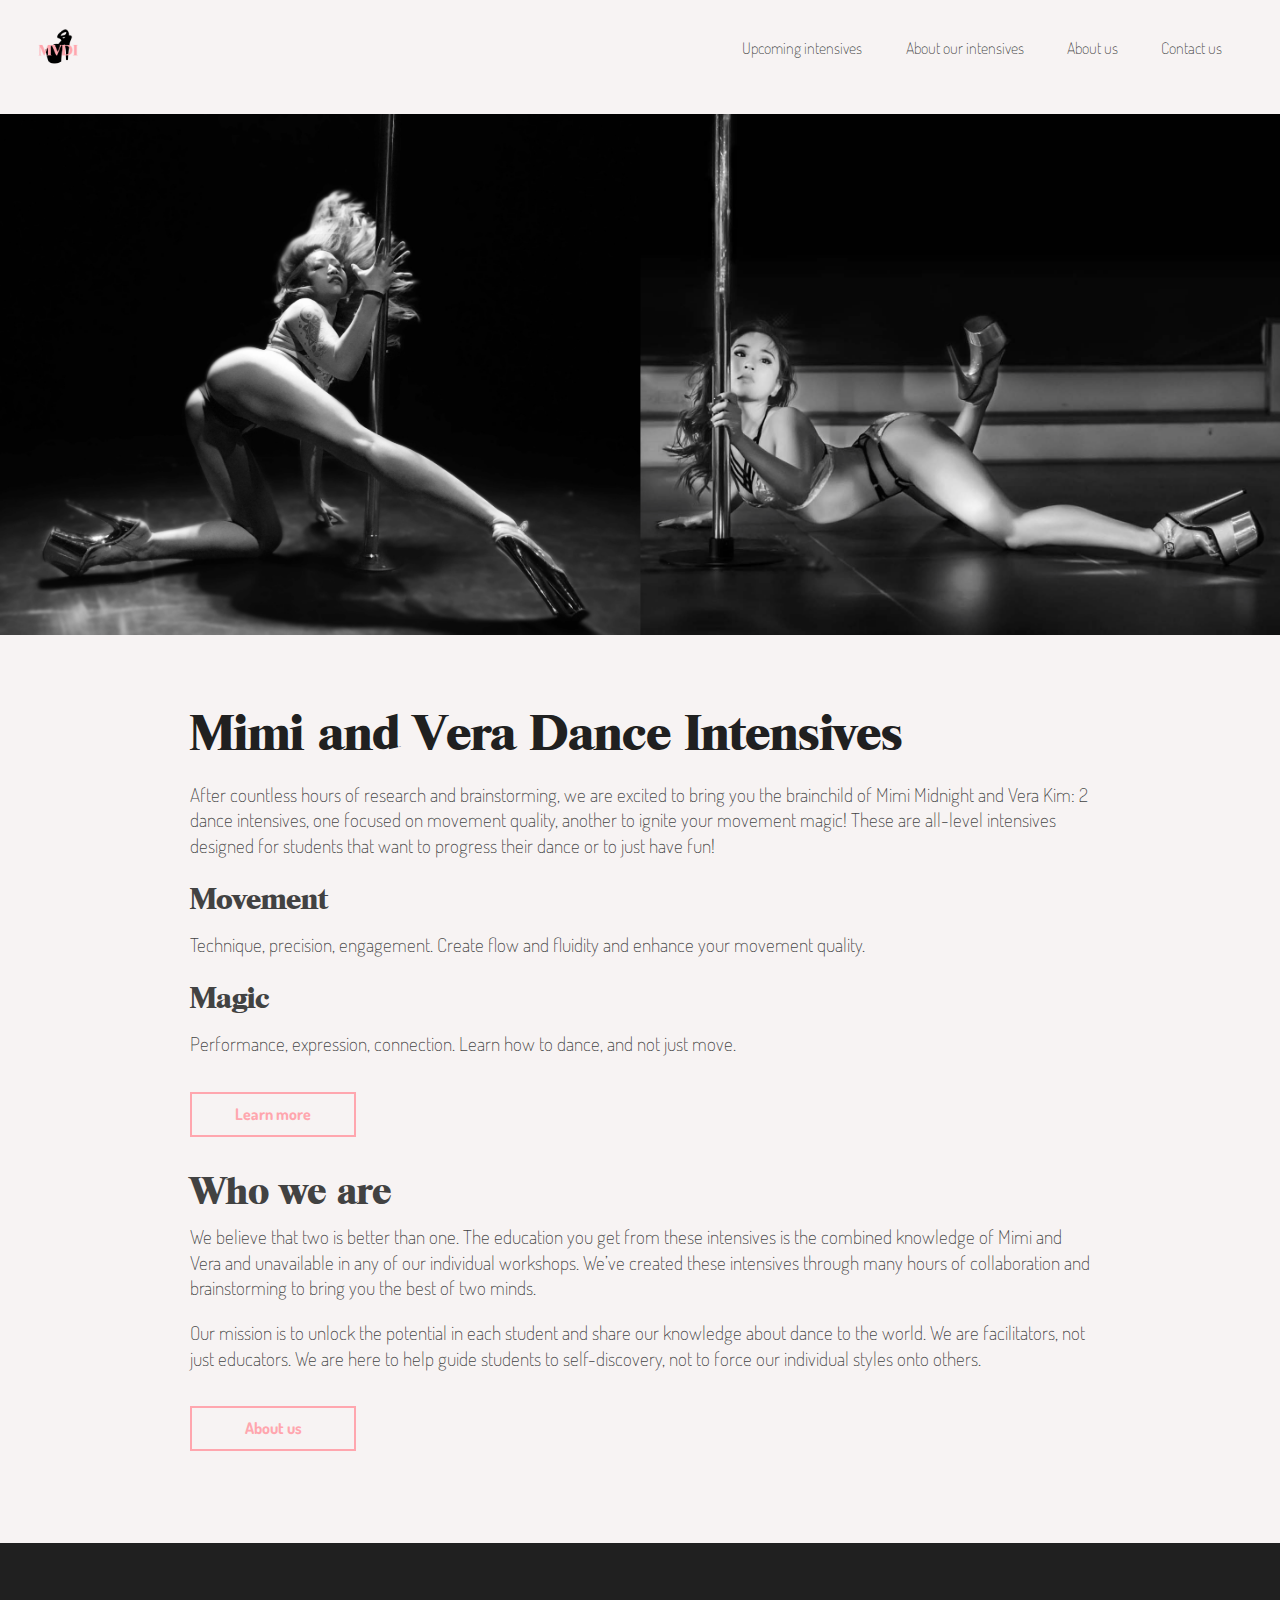
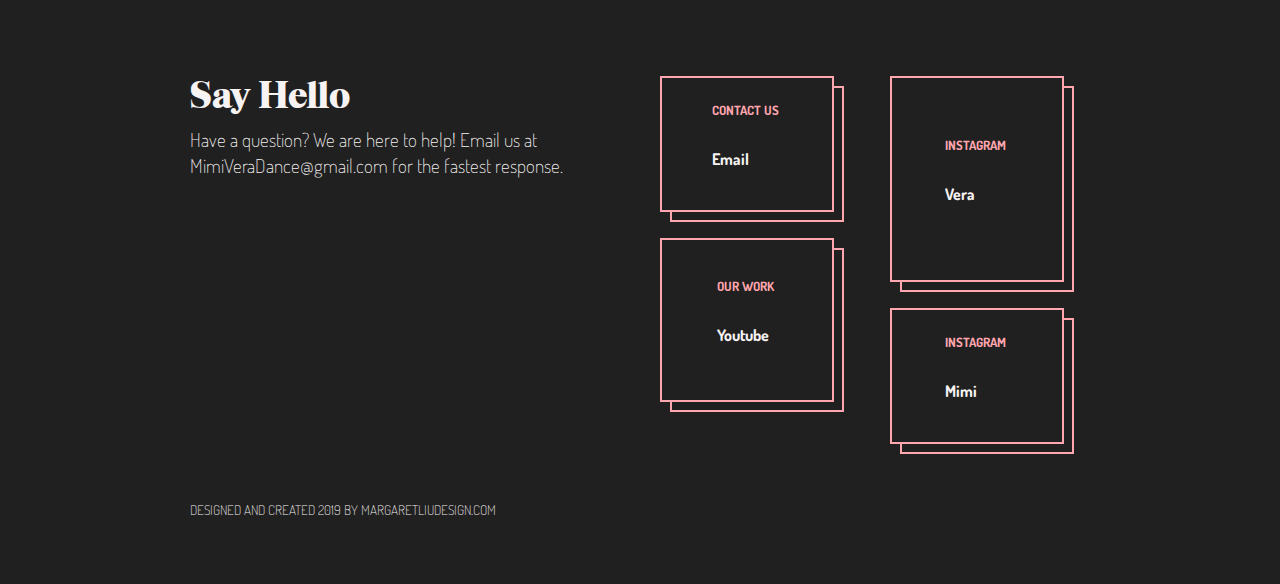
==== commit 8a7f3517: "lael text edits" ====
--- a/index.html
+++ b/index.html
@@ -39,11 +39,11 @@
     <div class="body-content">
       <div class="container">
         <h1>Mimi and Vera Dance Intensives</h1>
-        <p>After countless hours of research and brainstorming, we are excited to bring you the brainchild of Mimi Midnight and Vera Kim; 2 dance intensives focused on movement quality and movement magic! These are all level intensives designed for students that want to progress their dance or to just have fun!</p>
+        <p>After countless hours of research and brainstorming, we are excited to bring you the brainchild of Mimi Midnight and Vera Kim: 2 dance intensives, one focused on movement quality, another to ignite your movement magic! These are all-level intensives designed for students that want to progress their dance or to just have fun!</p>
         <h3>Movement</h3>
-        <p>This technique driven intensive will help you improve your movement quality. Learn the secrets of flow and fluidity while maintaining proper positioning for safety. </p>
+        <p>Technique, precision, engagement. Create flow and fluidity and enhance your movement quality.</p>
         <h3>Magic</h3>
-        <p>In this intensive, we will take your dance to the next level by adding emotion to your movement. Learn how to dance, and not just move!</p>
+        <p>Performance, expression, connection. Learn how to dance, and not just move.</p>
         <a href="aboutintensives.html" class="btn">Learn more
           <svg>
             <rect x="0" y="0" fill="none" width="166" height="45"/>
@@ -51,8 +51,9 @@
         </a>
 
         <h2>Who we are</h2>
-        <p>We believe that two is better than one. The education you get from these intensives is the combined knowledge of Mimi and Vera and unavailable in any of our workshops. We’ve created these intensives through many hours of collaboration and brainstorming to bring you the best of two minds.</p>
-        <p>Our mission is to unlock the potential in each student and share our knowledge about dance to the world. We are facilitators, not just educators. We are here to help guide students to self discovery, not to force our own style onto individuals.</p>
+        <p>We believe that two is better than one. The education you get from these intensives is the combined knowledge of Mimi and Vera and unavailable in any of our individual workshops. We’ve created these intensives through many hours of collaboration and brainstorming to bring you the best of two minds.</p>
+        <p>Our mission is to unlock the potential in each student and share our knowledge about dance to the world. We are facilitators, not just educators. We are here to help guide students to self-discovery, not to force our individual styles onto others.
+        </p>
         <a href="about.html" class="btn">About us
           <svg>
             <rect x="0" y="0" fill="none" width="166" height="45"/>
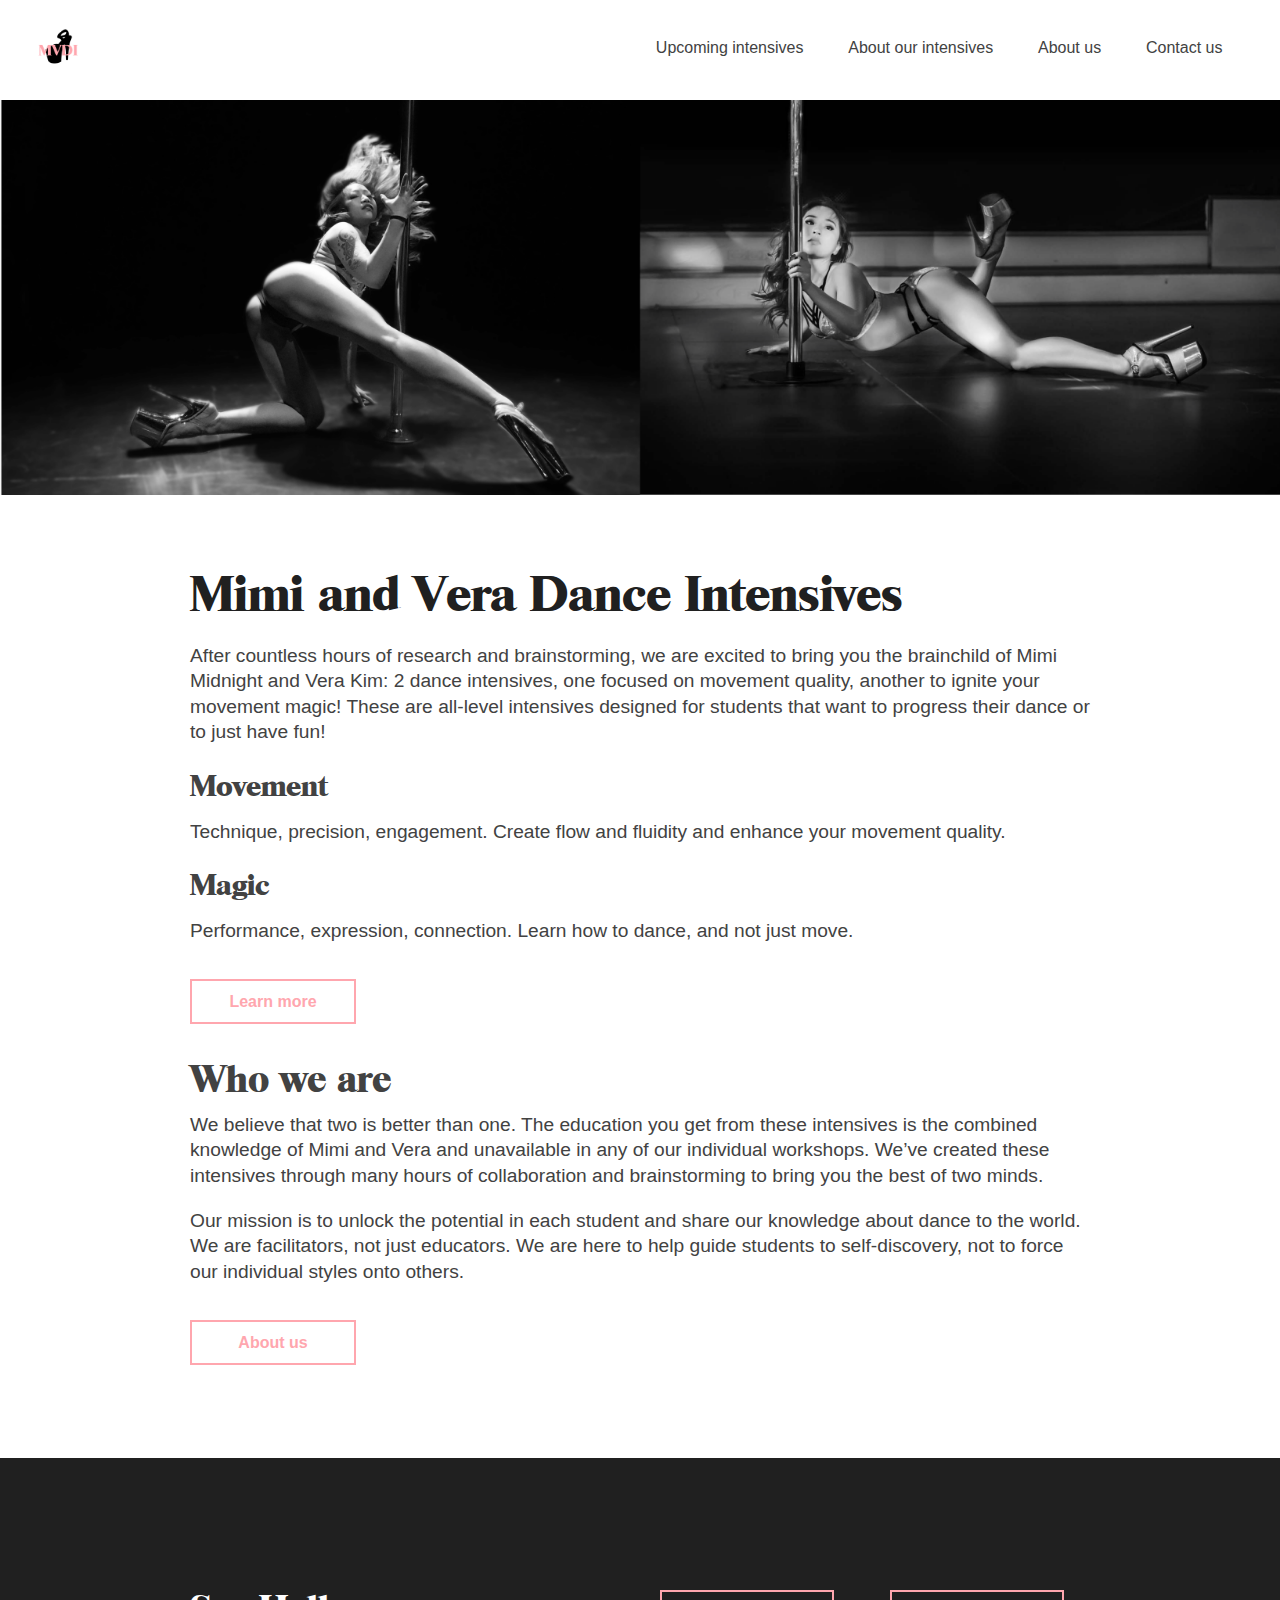
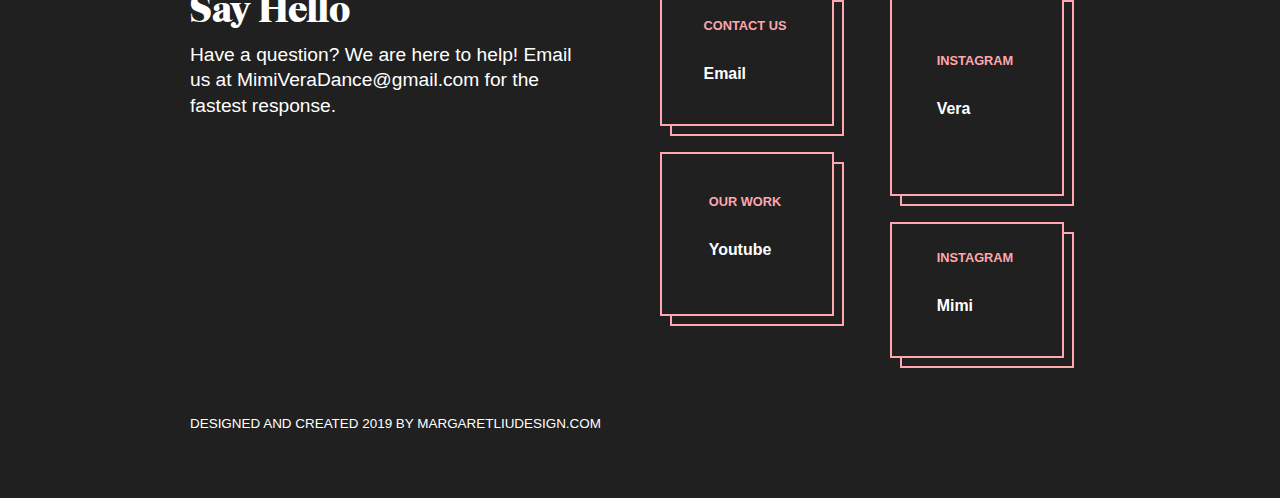
==== commit 9ecc5e30: "text updates" ====
--- a/index.html
+++ b/index.html
@@ -14,7 +14,6 @@
     <link rel="stylesheet" href="styles/normalize.css">
    <!--  <link rel="stylesheet" href="styles/animista.css">  -->   
     <link rel="stylesheet" href="styles/styles.css">
-    <link href="https://fonts.googleapis.com/css?family=Dosis:400,500,600&display=swap" rel="stylesheet">
   </head>
 
   <body>
--- a/styles/styles.css
+++ b/styles/styles.css
@@ -22,11 +22,19 @@
   --dark-color: #FFA6AE;
   --sayhello-background: #202020;
   --text-color: #424242;
-  --background: #F7F3F3;
-}
-
-font-family: 'Dosis', sans-serif;
-
+  --background: #FFFFFF;
+}
+
+@font-face {
+  font-family: "Avenir";
+  src: url("fonts/AvenirMedium.ttf");
+  font-weight: medium;
+}
+@font-face {
+  font-family: "Avenir";
+  src: url("fonts/Avenir.otf");
+  font-weight: normal;
+}
 .slide-out-top {
   -webkit-animation: slide-out-top 0.7s cubic-bezier(0.550, 0.085, 0.680, 0.530) both;
           animation: slide-out-top 0.7s cubic-bezier(0.550, 0.085, 0.680, 0.530) both;
@@ -36,8 +44,8 @@
           animation: slide-in-top 0.7s cubic-bezier(0.250, 0.460, 0.450, 0.940) both;
 }
 body {
-  font-family: Dosis, helvetica neue, sans-serif;
-  font-weight: 200;
+  font-family: Avenir, helvetica neue, sans-serif;
+  font-weight: normal;
   font-size: 1.2rem;
   line-height: 1.6rem;
   color: var(--text-color);
@@ -296,7 +304,6 @@
 /********************************/
 .heroimg {
   width:100%;
-  padding-top: .8em;
 }
 img {
   width: 100%;
@@ -451,7 +458,7 @@
 #mc_embed_signup  input {
   padding: 10px;
   margin-top: 24px;
-  font-family: Dosis;
+  font-family: Avenir;
 }
 #mc_embed_signup .button {
   background-color: var(--background);
@@ -459,7 +466,7 @@
   border-color: var(--main-color);
   border-width: 2px;
   margin-top: 16px;
-  font-family: Dosis;
+  font-family: Avenir;
   font-weight: 600;
   font-size: .9em;
 }
